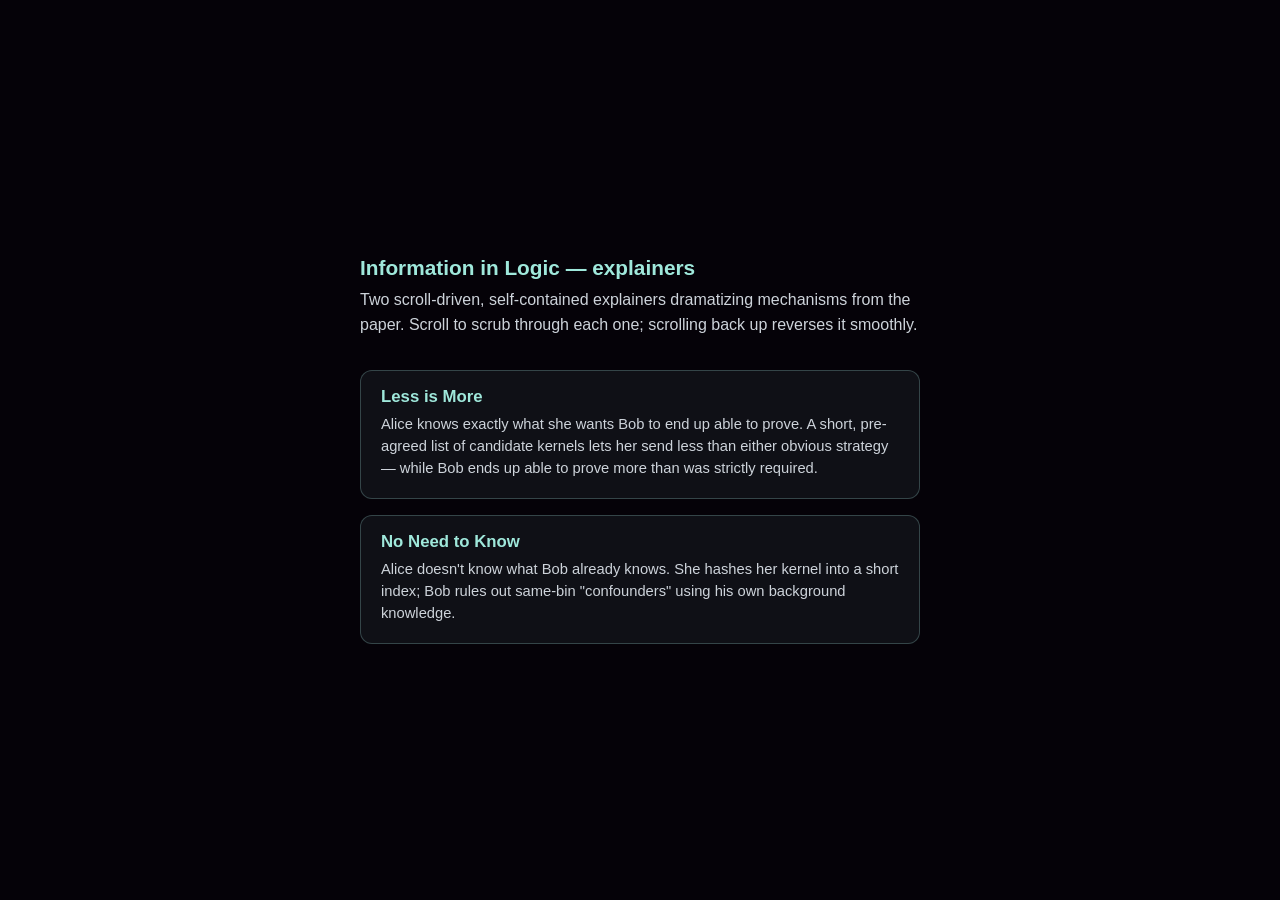
==== index.html @ aa3476b6 "Add Less is More and No Need to Know explainers" ====
<!doctype html>
<html lang="en">
<head>
<meta charset="utf-8" />
<meta name="viewport" content="width=device-width, initial-scale=1" />
<title>Information in Logic — explainers</title>
<style>
  :root { --bg: #050208; }
  * { box-sizing: border-box; }
  html, body {
    margin: 0;
    padding: 0;
    background: var(--bg);
    min-height: 100vh;
    color: #dfe8ea;
    font-family: -apple-system, BlinkMacSystemFont, "Segoe UI", Helvetica, Arial, sans-serif;
  }
  body {
    display: flex;
    align-items: center;
    justify-content: center;
    padding: 6vh 1.25rem;
  }
  main {
    width: min(560px, 100%);
  }
  h1 {
    font-size: 1.3rem;
    font-weight: 600;
    color: #9fe8db;
    margin: 0 0 0.5rem;
  }
  p.intro {
    color: #cdd3da;
    line-height: 1.55;
    margin: 0 0 2rem;
  }
  ul {
    list-style: none;
    margin: 0;
    padding: 0;
    display: flex;
    flex-direction: column;
    gap: 1rem;
  }
  a.card {
    display: block;
    text-decoration: none;
    background: rgba(184, 255, 250, 0.06);
    border: 1px solid rgba(184, 255, 250, 0.22);
    border-radius: 12px;
    padding: 1rem 1.25rem 1.15rem;
    color: #dfe8ea;
    transition: background 0.15s ease;
  }
  a.card:hover {
    background: rgba(184, 255, 250, 0.12);
  }
  a.card h2 {
    font-size: 1.05rem;
    font-weight: 600;
    color: #9fe8db;
    margin: 0 0 0.4rem;
  }
  a.card p {
    color: #cdd3da;
    font-size: 0.92rem;
    line-height: 1.5;
    margin: 0;
  }
</style>
</head>
<body>
<main>
  <h1>Information in Logic — explainers</h1>
  <p class="intro">
    Two scroll-driven, self-contained explainers dramatizing mechanisms from
    the paper. Scroll to scrub through each one; scrolling back up reverses
    it smoothly.
  </p>
  <ul>
    <li>
      <a class="card" href="less-is-more/">
        <h2>Less is More</h2>
        <p>
          Alice knows exactly what she wants Bob to end up able to prove.
          A short, pre-agreed list of candidate kernels lets her send less
          than either obvious strategy — while Bob ends up able to prove
          more than was strictly required.
        </p>
      </a>
    </li>
    <li>
      <a class="card" href="no-need-to-know/">
        <h2>No Need to Know</h2>
        <p>
          Alice doesn't know what Bob already knows. She hashes her kernel
          into a short index; Bob rules out same-bin "confounders" using
          his own background knowledge.
        </p>
      </a>
    </li>
  </ul>
</main>
</body>
</html>
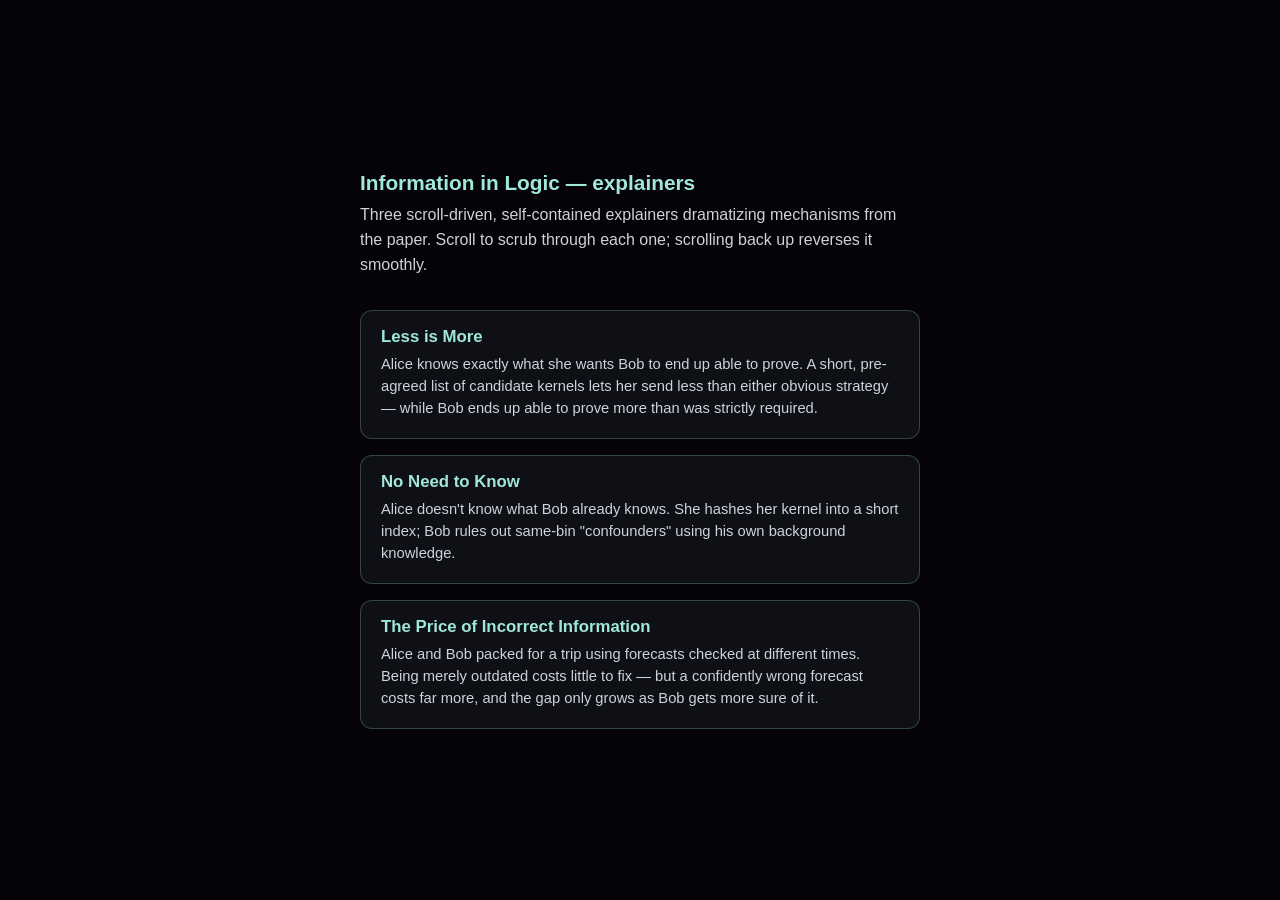
==== commit 0968aec4: "Add "The Price of Incorrect Information" explainer; update landing page Mirrors content/explainer-in" ====
--- a/index.html
+++ b/index.html
@@ -74,9 +74,9 @@
 <main>
   <h1>Information in Logic — explainers</h1>
   <p class="intro">
-    Two scroll-driven, self-contained explainers dramatizing mechanisms from
-    the paper. Scroll to scrub through each one; scrolling back up reverses
-    it smoothly.
+    Three scroll-driven, self-contained explainers dramatizing mechanisms
+    from the paper. Scroll to scrub through each one; scrolling back up
+    reverses it smoothly.
   </p>
   <ul>
     <li>
@@ -100,6 +100,17 @@
         </p>
       </a>
     </li>
+    <li>
+      <a class="card" href="incorrect-information/">
+        <h2>The Price of Incorrect Information</h2>
+        <p>
+          Alice and Bob packed for a trip using forecasts checked at
+          different times. Being merely outdated costs little to fix —
+          but a confidently wrong forecast costs far more, and the gap
+          only grows as Bob gets more sure of it.
+        </p>
+      </a>
+    </li>
   </ul>
 </main>
 </body>
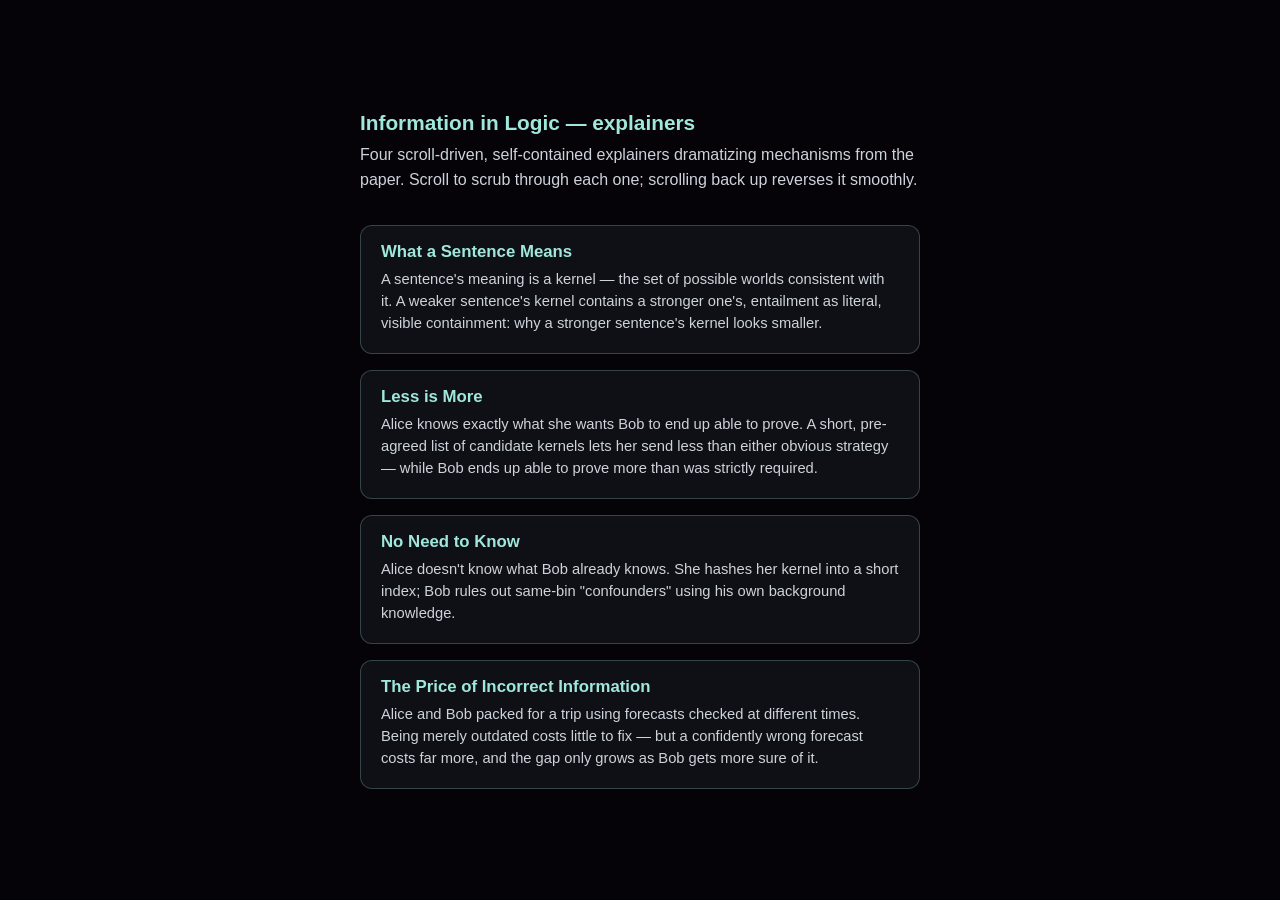
==== commit c3566cb7: "Add "What a Sentence Means" explainer; update landing page A scroll-scrubbed introduction to kernels" ====
--- a/index.html
+++ b/index.html
@@ -74,11 +74,22 @@
 <main>
   <h1>Information in Logic — explainers</h1>
   <p class="intro">
-    Three scroll-driven, self-contained explainers dramatizing mechanisms
+    Four scroll-driven, self-contained explainers dramatizing mechanisms
     from the paper. Scroll to scrub through each one; scrolling back up
     reverses it smoothly.
   </p>
   <ul>
+    <li>
+      <a class="card" href="entailment/">
+        <h2>What a Sentence Means</h2>
+        <p>
+          A sentence's meaning is a kernel — the set of possible worlds
+          consistent with it. A weaker sentence's kernel contains a
+          stronger one's, entailment as literal, visible containment: why
+          a stronger sentence's kernel looks smaller.
+        </p>
+      </a>
+    </li>
     <li>
       <a class="card" href="less-is-more/">
         <h2>Less is More</h2>
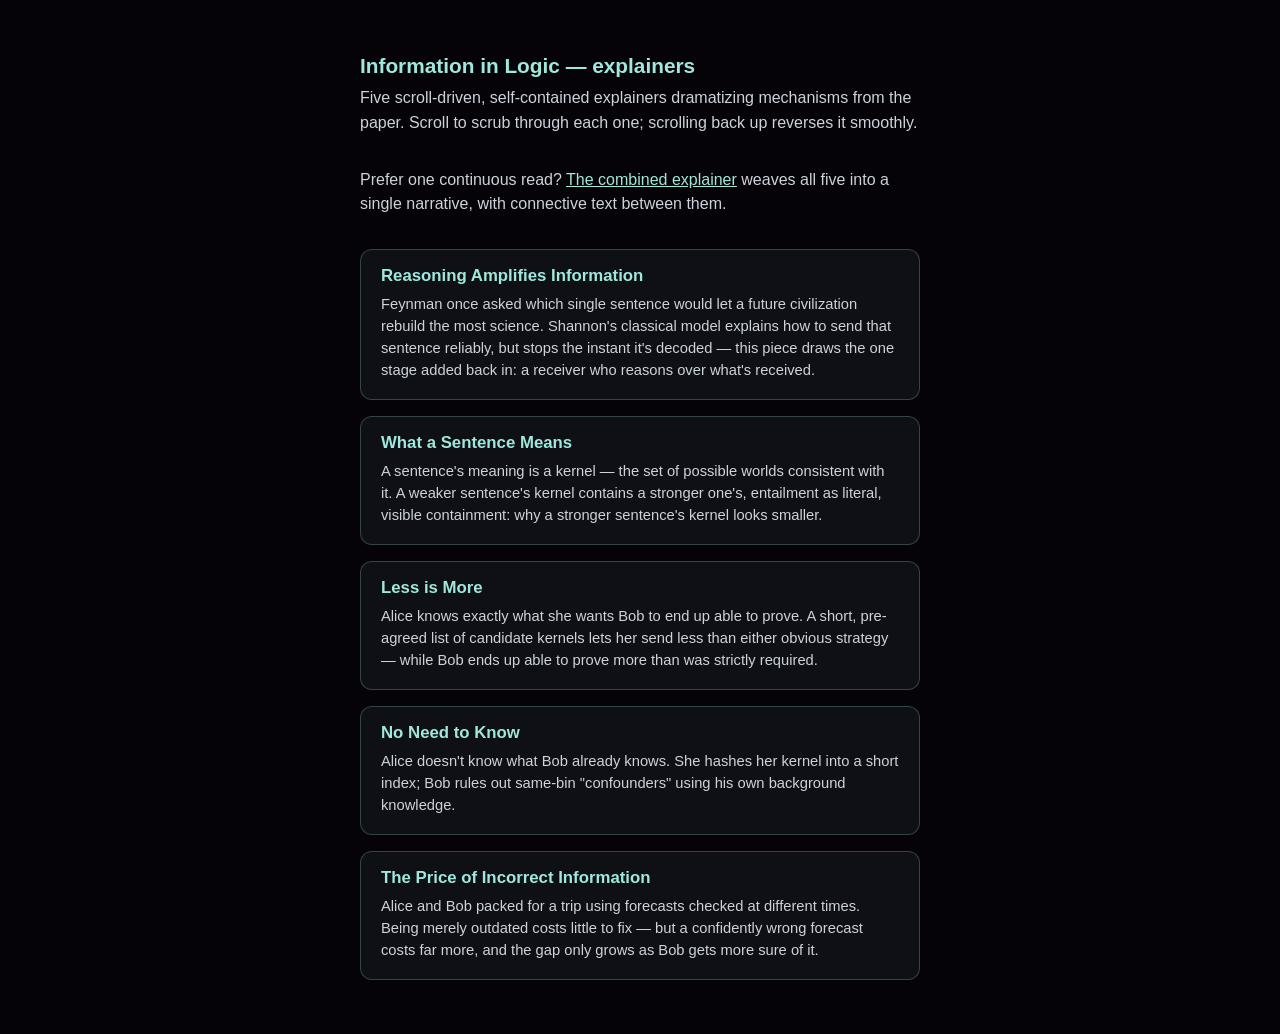
==== commit 612a402c: "Add "Reasoning Amplifies Information" explainer; add combined narrative page; scope all pieces for c" ====
--- a/index.html
+++ b/index.html
@@ -34,6 +34,9 @@
     color: #cdd3da;
     line-height: 1.55;
     margin: 0 0 2rem;
+  }
+  p.intro a {
+    color: #9fe8db;
   }
   ul {
     list-style: none;
@@ -74,11 +77,28 @@
 <main>
   <h1>Information in Logic — explainers</h1>
   <p class="intro">
-    Four scroll-driven, self-contained explainers dramatizing mechanisms
+    Five scroll-driven, self-contained explainers dramatizing mechanisms
     from the paper. Scroll to scrub through each one; scrolling back up
     reverses it smoothly.
   </p>
+  <p class="intro">
+    Prefer one continuous read? <a href="blog-combined/">The combined
+    explainer</a> weaves all five into a single narrative, with connective
+    text between them.
+  </p>
   <ul>
+    <li>
+      <a class="card" href="shannon-extension/">
+        <h2>Reasoning Amplifies Information</h2>
+        <p>
+          Feynman once asked which single sentence would let a future
+          civilization rebuild the most science. Shannon's classical model
+          explains how to send that sentence reliably, but stops the
+          instant it's decoded — this piece draws the one stage added back
+          in: a receiver who reasons over what's received.
+        </p>
+      </a>
+    </li>
     <li>
       <a class="card" href="entailment/">
         <h2>What a Sentence Means</h2>
